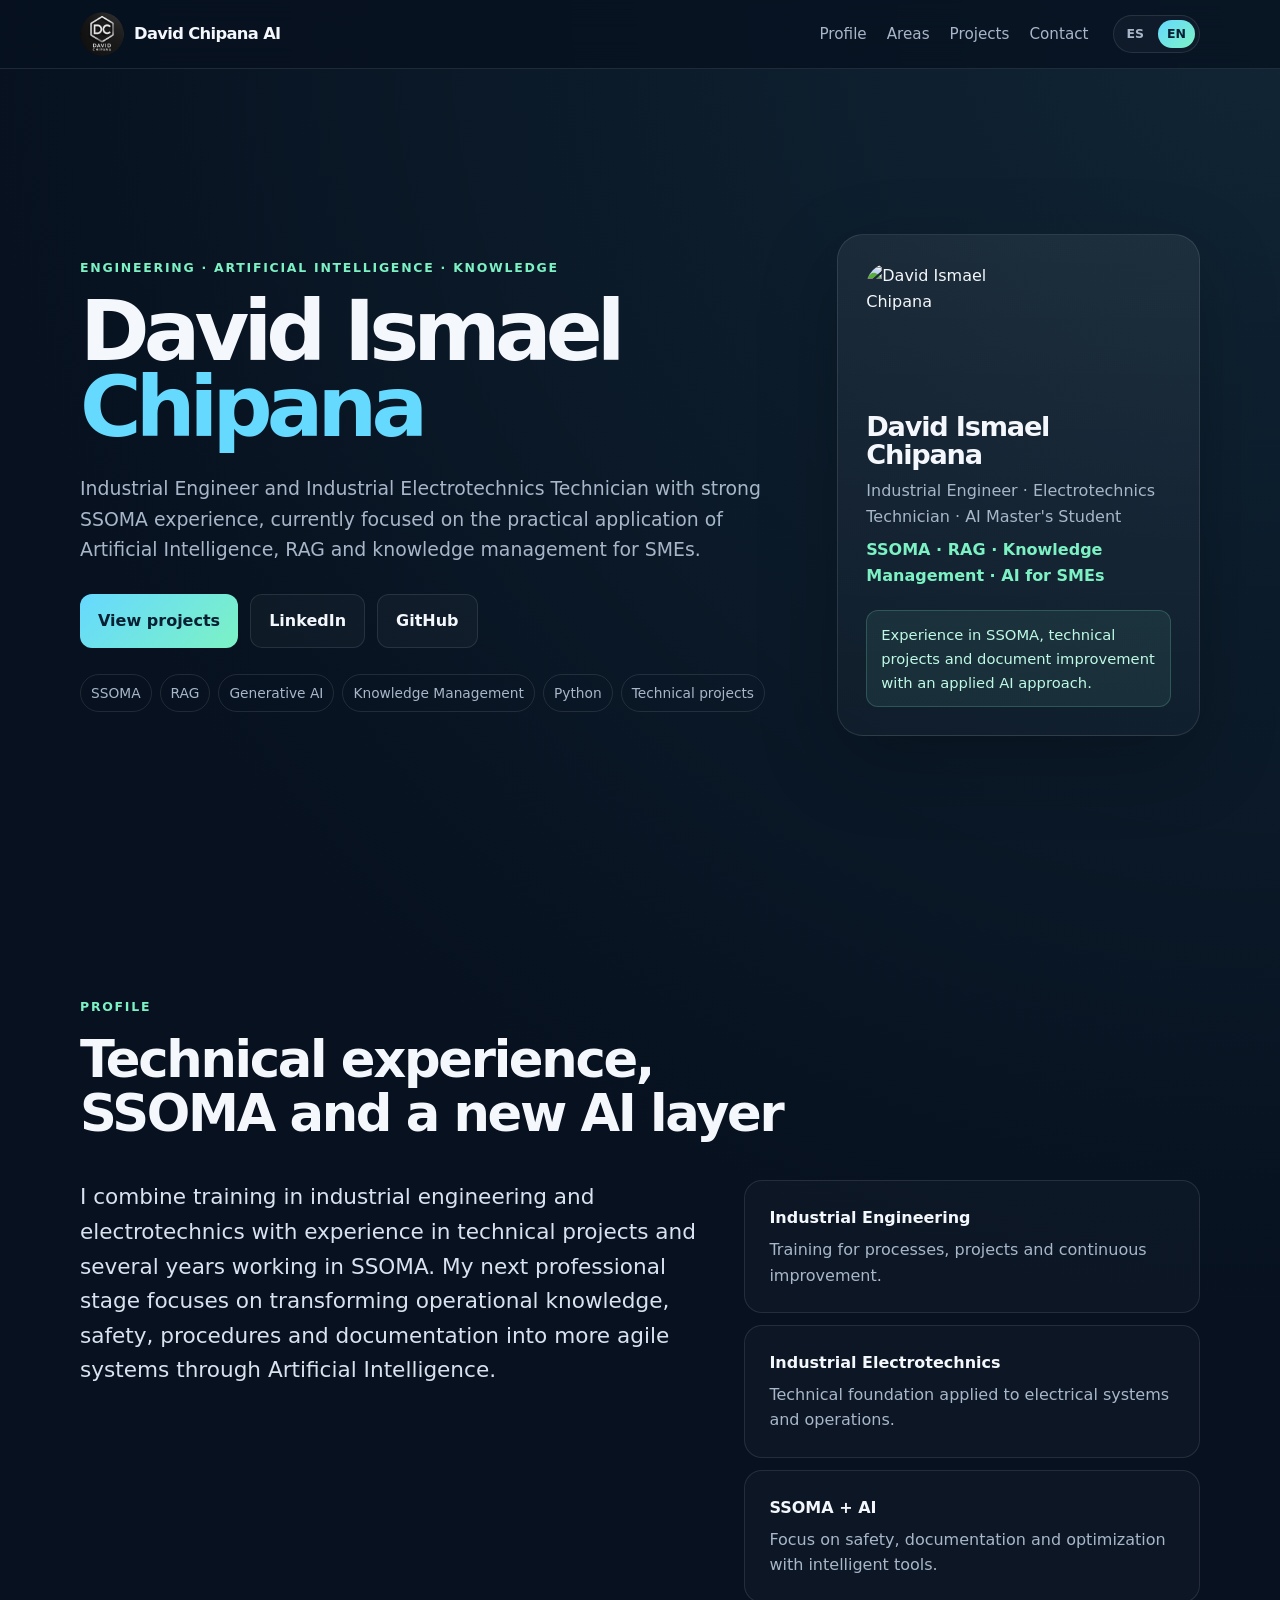
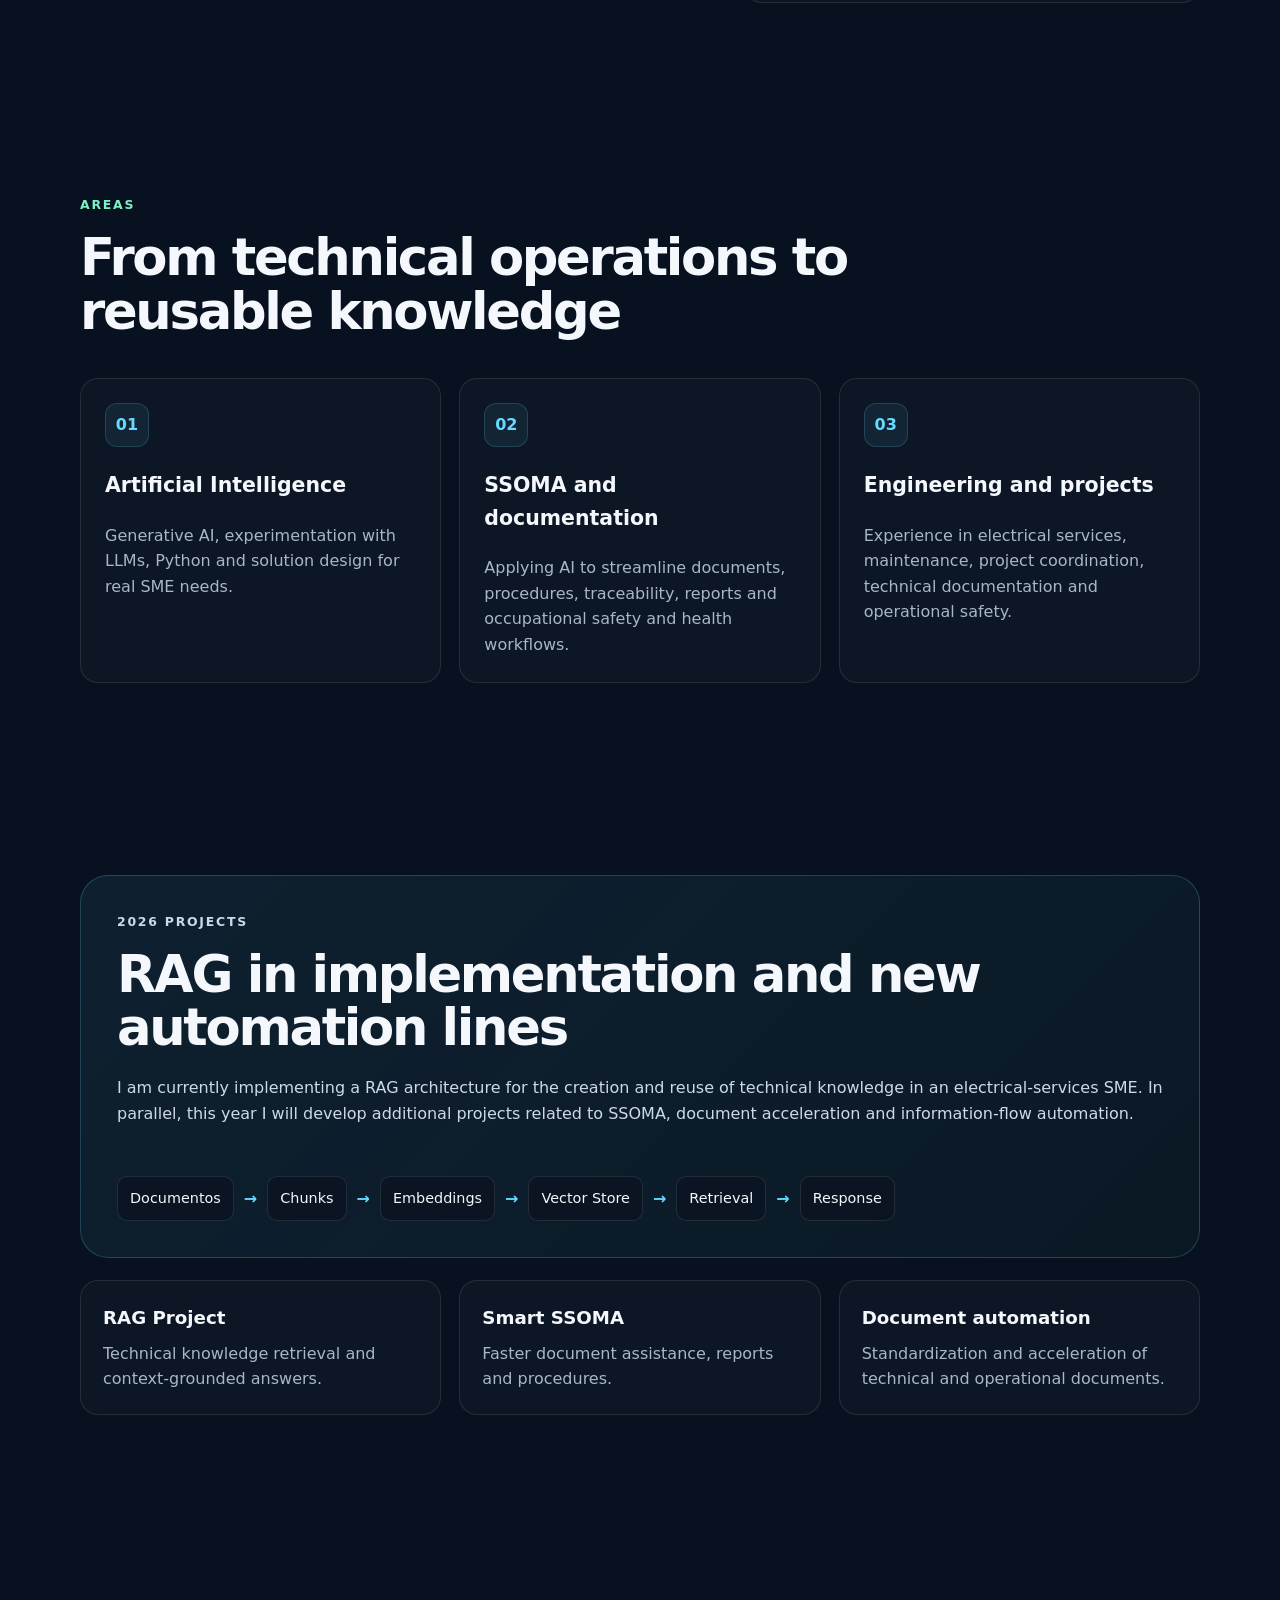
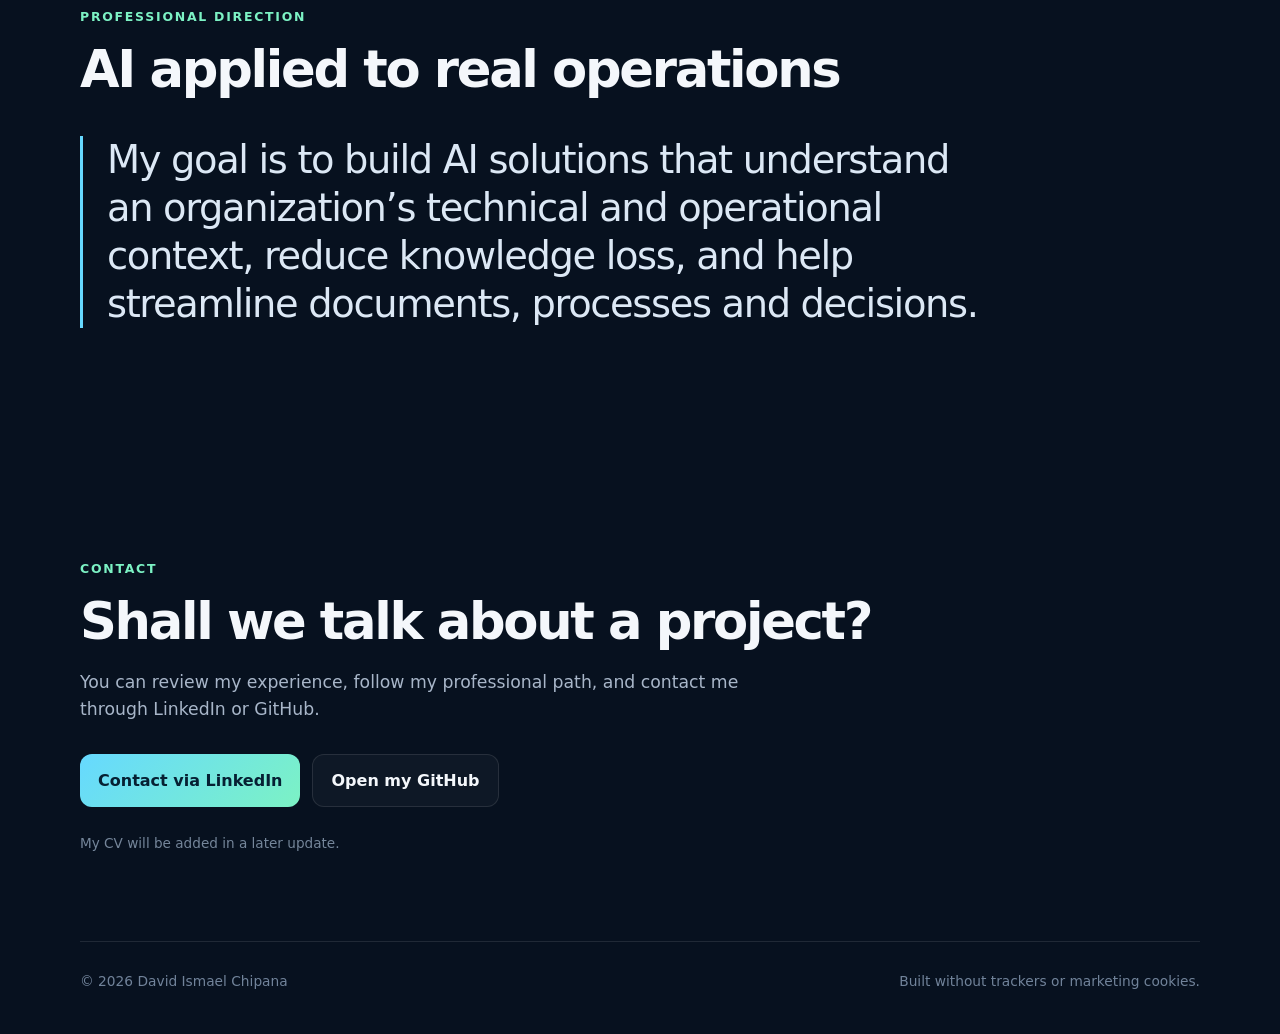
==== en.html @ a549b125 "Update professional portfolio v2" ====
<!doctype html>
<html lang="en">
<head>
  <meta charset="utf-8">
  <meta name="viewport" content="width=device-width, initial-scale=1">
  <title>David Ismael Chipana | AI, Engineering & Knowledge Management</title>
  <meta name="description" content="Professional portfolio of David Ismael Chipana: Industrial Engineering, Industrial Electrotechnics, SSOMA, Artificial Intelligence, RAG and knowledge management for SMEs.">
  <meta name="author" content="David Ismael Chipana">
  <meta name="robots" content="index, follow">
  <meta property="og:title" content="David Ismael Chipana | AI, Engineering & Knowledge Management">
  <meta property="og:description" content="Professional portfolio of David Ismael Chipana: Industrial Engineering, Industrial Electrotechnics, SSOMA, Artificial Intelligence, RAG and knowledge management for SMEs.">
  <meta property="og:type" content="website">
  <meta property="og:url" content="https://davidchipanaai.github.io/">
  <meta property="og:image" content="https://davidchipanaai.github.io/logo-david-chipana.png">
  <meta name="theme-color" content="#07111f">
  <link rel="icon" href="logo-david-chipana.png" type="image/png">
  <link rel="stylesheet" href="styles.css">
</head>
<body>
  <header class="site-header">
    <nav class="nav container" aria-label="Navegación principal">
      <a class="brand" href="#inicio">
        <img class="brand-logo" src="logo-david-chipana.png" alt="Logo David Chipana">
        <span class="brand-name">David Chipana AI</span>
      </a>
      <div class="nav-right">
        <div class="nav-links">
          <a href="#perfil">Profile</a>
          <a href="#areas">Areas</a>
          <a href="#proyecto">Projects</a>
          <a href="#contacto">Contact</a>
        </div>
        <div class="lang-switch" aria-label="Language">
          <a class="" href="index.html">ES</a>
          <a class="active" href="en.html">EN</a>
        </div>
      </div>
    </nav>
  </header>

  <main>
    <section id="inicio" class="hero container">
      <div class="hero-copy">
        <p class="eyebrow">Engineering · Artificial Intelligence · Knowledge</p>
        <h1>David Ismael<br><span>Chipana</span></h1>
        <p class="lead">Industrial Engineer and Industrial Electrotechnics Technician with strong SSOMA experience, currently focused on the practical application of Artificial Intelligence, RAG and knowledge management for SMEs.</p>
        <div class="hero-actions">
          <a class="button primary" href="#proyecto">View projects</a>
          <a class="button secondary" href="https://www.linkedin.com/in/david-ismael-chipana-de-la-cruz-1409828" target="_blank" rel="noopener noreferrer">LinkedIn</a>
          <a class="button secondary" href="https://github.com/DavidChipanaAI" target="_blank" rel="noopener noreferrer">GitHub</a>
        </div>
        <div class="chips">
          <span>SSOMA</span><span>RAG</span><span>Generative AI</span><span>Knowledge Management</span><span>Python</span><span>Technical projects</span>
        </div>
      </div>

      <aside class="profile-card">
        <img src="https://avatars.githubusercontent.com/u/188875003?v=4" alt="David Ismael Chipana">
        <h2>David Ismael Chipana</h2>
        <p>Industrial Engineer · Electrotechnics Technician · AI Master's Student</p>
        <p class="profile-focus">SSOMA · RAG · Knowledge Management · AI for SMEs</p>
        <div class="availability">Experience in SSOMA, technical projects and document improvement with an applied AI approach.</div>
      </aside>
    </section>

    <section id="perfil" class="section container">
      <div class="section-heading">
        <p class="eyebrow">Profile</p>
        <h2>Technical experience, SSOMA and a new AI layer</h2>
      </div>
      <div class="about-grid">
        <p class="big-copy">I combine training in industrial engineering and electrotechnics with experience in technical projects and several years working in SSOMA. My next professional stage focuses on transforming operational knowledge, safety, procedures and documentation into more agile systems through Artificial Intelligence.</p>
        <div class="facts">
          <div><strong>Industrial Engineering</strong><span>Training for processes, projects and continuous improvement.</span></div>
          <div><strong>Industrial Electrotechnics</strong><span>Technical foundation applied to electrical systems and operations.</span></div>
          <div><strong>SSOMA + AI</strong><span>Focus on safety, documentation and optimization with intelligent tools.</span></div>
        </div>
      </div>
    </section>

    <section id="areas" class="section container">
      <div class="section-heading">
        <p class="eyebrow">Areas</p>
        <h2>From technical operations to reusable knowledge</h2>
      </div>
      <div class="cards">
        <article class="card"><div class="icon">01</div><h3>Artificial Intelligence</h3><p>Generative AI, experimentation with LLMs, Python and solution design for real SME needs.</p></article>
        <article class="card"><div class="icon">02</div><h3>SSOMA and documentation</h3><p>Applying AI to streamline documents, procedures, traceability, reports and occupational safety and health workflows.</p></article>
        <article class="card"><div class="icon">03</div><h3>Engineering and projects</h3><p>Experience in electrical services, maintenance, project coordination, technical documentation and operational safety.</p></article>
      </div>
    </section>

    <section id="proyecto" class="section container">
      <div class="project">
        <div>
          <p class="eyebrow">2026 Projects</p>
          <h2>RAG in implementation and new automation lines</h2>
          <p>I am currently implementing a RAG architecture for the creation and reuse of technical knowledge in an electrical-services SME. In parallel, this year I will develop additional projects related to SSOMA, document acceleration and information-flow automation.</p>
        </div>
        <div class="pipeline">
          <span>Documentos</span><b>→</b><span>Chunks</span><b>→</b><span>Embeddings</span><b>→</b><span>Vector Store</span><b>→</b><span>Retrieval</span><b>→</b><span>Response</span>
        </div>
      </div>
      <div class="project-grid">
        <article class="project-mini"><h3>RAG Project</h3><p>Technical knowledge retrieval and context-grounded answers.</p></article>
        <article class="project-mini"><h3>Smart SSOMA</h3><p>Faster document assistance, reports and procedures.</p></article>
        <article class="project-mini"><h3>Document automation</h3><p>Standardization and acceleration of technical and operational documents.</p></article>
      </div>
    </section>

    <section class="section container">
      <div class="section-heading">
        <p class="eyebrow">Professional direction</p>
        <h2>AI applied to real operations</h2>
      </div>
      <div class="statement"><p>My goal is to build AI solutions that understand an organization’s technical and operational context, reduce knowledge loss, and help streamline documents, processes and decisions.</p></div>
    </section>

    <section id="contacto" class="section container contact">
      <p class="eyebrow">Contact</p>
      <h2>Shall we talk about a project?</h2>
      <p>You can review my experience, follow my professional path, and contact me through LinkedIn or GitHub.</p>
      <div class="hero-actions">
        <a class="button primary" href="https://www.linkedin.com/in/david-ismael-chipana-de-la-cruz-1409828" target="_blank" rel="noopener noreferrer">Contact via LinkedIn</a>
        <a class="button secondary" href="https://github.com/DavidChipanaAI" target="_blank" rel="noopener noreferrer">Open my GitHub</a>
      </div>
      <p class="contact-note">My CV will be added in a later update.</p>
    </section>
  </main>

  <footer class="footer container">
    <span>© 2026 David Ismael Chipana</span>
    <span>Built without trackers or marketing cookies.</span>
  </footer>
</body>
</html>
---- styles.css ----
:root{
  --bg:#07111f;
  --bg-soft:#0c1728;
  --card:#101d30;
  --text:#f4f7fb;
  --muted:#a8b6c9;
  --accent:#66d9ff;
  --accent-2:#7cf2c4;
  --line:rgba(255,255,255,.10);
}
*{box-sizing:border-box}
html{scroll-behavior:smooth}
body{margin:0;font-family:Inter,ui-sans-serif,system-ui,-apple-system,BlinkMacSystemFont,"Segoe UI",sans-serif;background:radial-gradient(circle at top right,rgba(102,217,255,.10),transparent 30%),var(--bg);color:var(--text);line-height:1.6}
a{color:inherit;text-decoration:none}
img{max-width:100%;display:block}
.container{width:min(1120px,calc(100% - 32px));margin:auto}
.site-header{position:sticky;top:0;z-index:10;backdrop-filter:blur(14px);background:rgba(7,17,31,.78);border-bottom:1px solid var(--line)}
.nav{display:flex;align-items:center;justify-content:space-between;min-height:68px;gap:24px}
.brand{display:flex;align-items:center;gap:10px;font-weight:800;letter-spacing:-.04em;font-size:1.02rem}
.brand-logo{width:44px;height:44px;border-radius:50%;object-fit:cover}
.brand-name{color:var(--text)}
.nav-right{display:flex;align-items:center;gap:24px}
.nav-links{display:flex;gap:20px;color:var(--muted);font-size:.95rem}
.nav-links a:hover{color:var(--text)}
.lang-switch{display:flex;gap:5px;padding:4px;border:1px solid var(--line);border-radius:999px;background:rgba(255,255,255,.03)}
.lang-switch a{padding:4px 9px;border-radius:999px;color:var(--muted);font-size:.78rem;font-weight:800}
.lang-switch a.active{color:#062033;background:linear-gradient(135deg,var(--accent),var(--accent-2))}
.hero{min-height:calc(100vh - 68px);display:grid;grid-template-columns:1.45fr .75fr;gap:56px;align-items:center;padding:76px 0}
.eyebrow{text-transform:uppercase;letter-spacing:.14em;color:var(--accent-2);font-size:.78rem;font-weight:800;margin:0 0 16px}
h1,h2,h3,p{margin-top:0}
h1{font-size:clamp(2.95rem,6.56vw,5.74rem);line-height:.9;letter-spacing:-.07em;margin-bottom:28px}
h1 span{color:var(--accent)}
h2{font-size:clamp(2rem,4vw,3.6rem);line-height:1.05;letter-spacing:-.045em;margin-bottom:20px}
.lead{max-width:760px;font-size:1.18rem;color:var(--muted)}
.hero-actions{display:flex;flex-wrap:wrap;gap:12px;margin:30px 0 26px}
.button{display:inline-flex;align-items:center;justify-content:center;padding:13px 18px;border-radius:12px;border:1px solid var(--line);font-weight:800}
.button.primary{background:linear-gradient(135deg,var(--accent),var(--accent-2));color:#062033;border:0}
.button.secondary{background:rgba(255,255,255,.03)}
.chips{display:flex;gap:8px;flex-wrap:wrap}
.chips span{padding:7px 10px;border:1px solid var(--line);border-radius:999px;color:var(--muted);font-size:.86rem}
.profile-card{padding:28px;border:1px solid var(--line);border-radius:26px;background:linear-gradient(180deg,rgba(255,255,255,.06),rgba(255,255,255,.025));box-shadow:0 24px 80px rgba(0,0,0,.24)}
.profile-card img{width:128px;height:128px;border-radius:24px;object-fit:cover;margin-bottom:22px}
.profile-card h2{font-size:1.7rem;margin-bottom:8px}
.profile-card p{color:var(--muted);margin-bottom:8px}
.profile-focus{color:var(--accent-2)!important;font-weight:700}
.availability{margin-top:22px;padding:12px 14px;border-radius:12px;background:rgba(124,242,196,.08);border:1px solid rgba(124,242,196,.2);color:#bff9e5;font-size:.92rem}
.section{padding:96px 0}
.section-heading{max-width:780px;margin-bottom:40px}
.about-grid{display:grid;grid-template-columns:1.15fr .85fr;gap:48px}
.big-copy{font-size:1.35rem;color:#d9e2ef}
.facts{display:grid;gap:12px}
.facts div,.card{padding:24px;border:1px solid var(--line);background:rgba(255,255,255,.025);border-radius:18px}
.facts strong,.facts span{display:block}
.facts span{margin-top:6px;color:var(--muted)}
.cards{display:grid;grid-template-columns:repeat(3,1fr);gap:18px}
.card .icon{width:44px;height:44px;border-radius:12px;display:grid;place-items:center;background:rgba(102,217,255,.08);border:1px solid rgba(102,217,255,.18);color:var(--accent);font-weight:900;margin-bottom:22px}
.card h3{font-size:1.28rem}
.card p{color:var(--muted);margin-bottom:0}
.project{padding:36px;border-radius:28px;border:1px solid rgba(102,217,255,.22);background:linear-gradient(135deg,rgba(102,217,255,.08),rgba(124,242,196,.035));display:grid;gap:34px}
.project p{color:#ced9e7}
.pipeline{display:flex;gap:10px;flex-wrap:wrap;align-items:center}
.pipeline span{padding:10px 12px;border-radius:10px;background:#0a1422;border:1px solid var(--line);font-size:.9rem}
.pipeline b{color:var(--accent)}
.project-grid{display:grid;grid-template-columns:repeat(3,1fr);gap:18px;margin-top:22px}
.project-mini{padding:22px;border:1px solid var(--line);background:rgba(255,255,255,.025);border-radius:18px}
.project-mini h3{margin-bottom:8px;font-size:1.14rem}
.project-mini p{color:var(--muted);margin-bottom:0}
.statement{max-width:900px;padding-left:24px;border-left:3px solid var(--accent)}
.statement p{font-size:clamp(1.45rem,3vw,2.5rem);line-height:1.25;letter-spacing:-.035em;color:#dce8f5}
.contact{padding-bottom:72px}
.contact>p:not(.eyebrow):not(.contact-note){max-width:720px;color:var(--muted);font-size:1.08rem}
.contact-note{margin-top:18px;color:#75869a;font-size:.85rem}
.footer{display:flex;justify-content:space-between;gap:20px;padding:28px 0 42px;border-top:1px solid var(--line);color:#71839a;font-size:.86rem}
@media(max-width:820px){
  .nav-links{display:none}
  .nav-right{margin-left:auto}
  .brand-name{display:none}
  .hero{grid-template-columns:1fr;gap:36px;padding:64px 0}
  .profile-card{max-width:460px}
  .about-grid,.cards,.project-grid{grid-template-columns:1fr}
  .section{padding:72px 0}
  .footer{flex-direction:column}
  .pipeline b{display:none}
}
@media(max-width:520px){
  .container{width:min(100% - 22px,1120px)}
  h1{font-size:2.75rem}
  .hero{padding-top:48px}
  .profile-card{padding:22px}
  .project{padding:24px}
  .button{width:100%}
  .hero-actions{display:grid}
  .pipeline{display:grid}
  .pipeline span{text-align:center}
}
@media(prefers-reduced-motion:reduce){html{scroll-behavior:auto}}
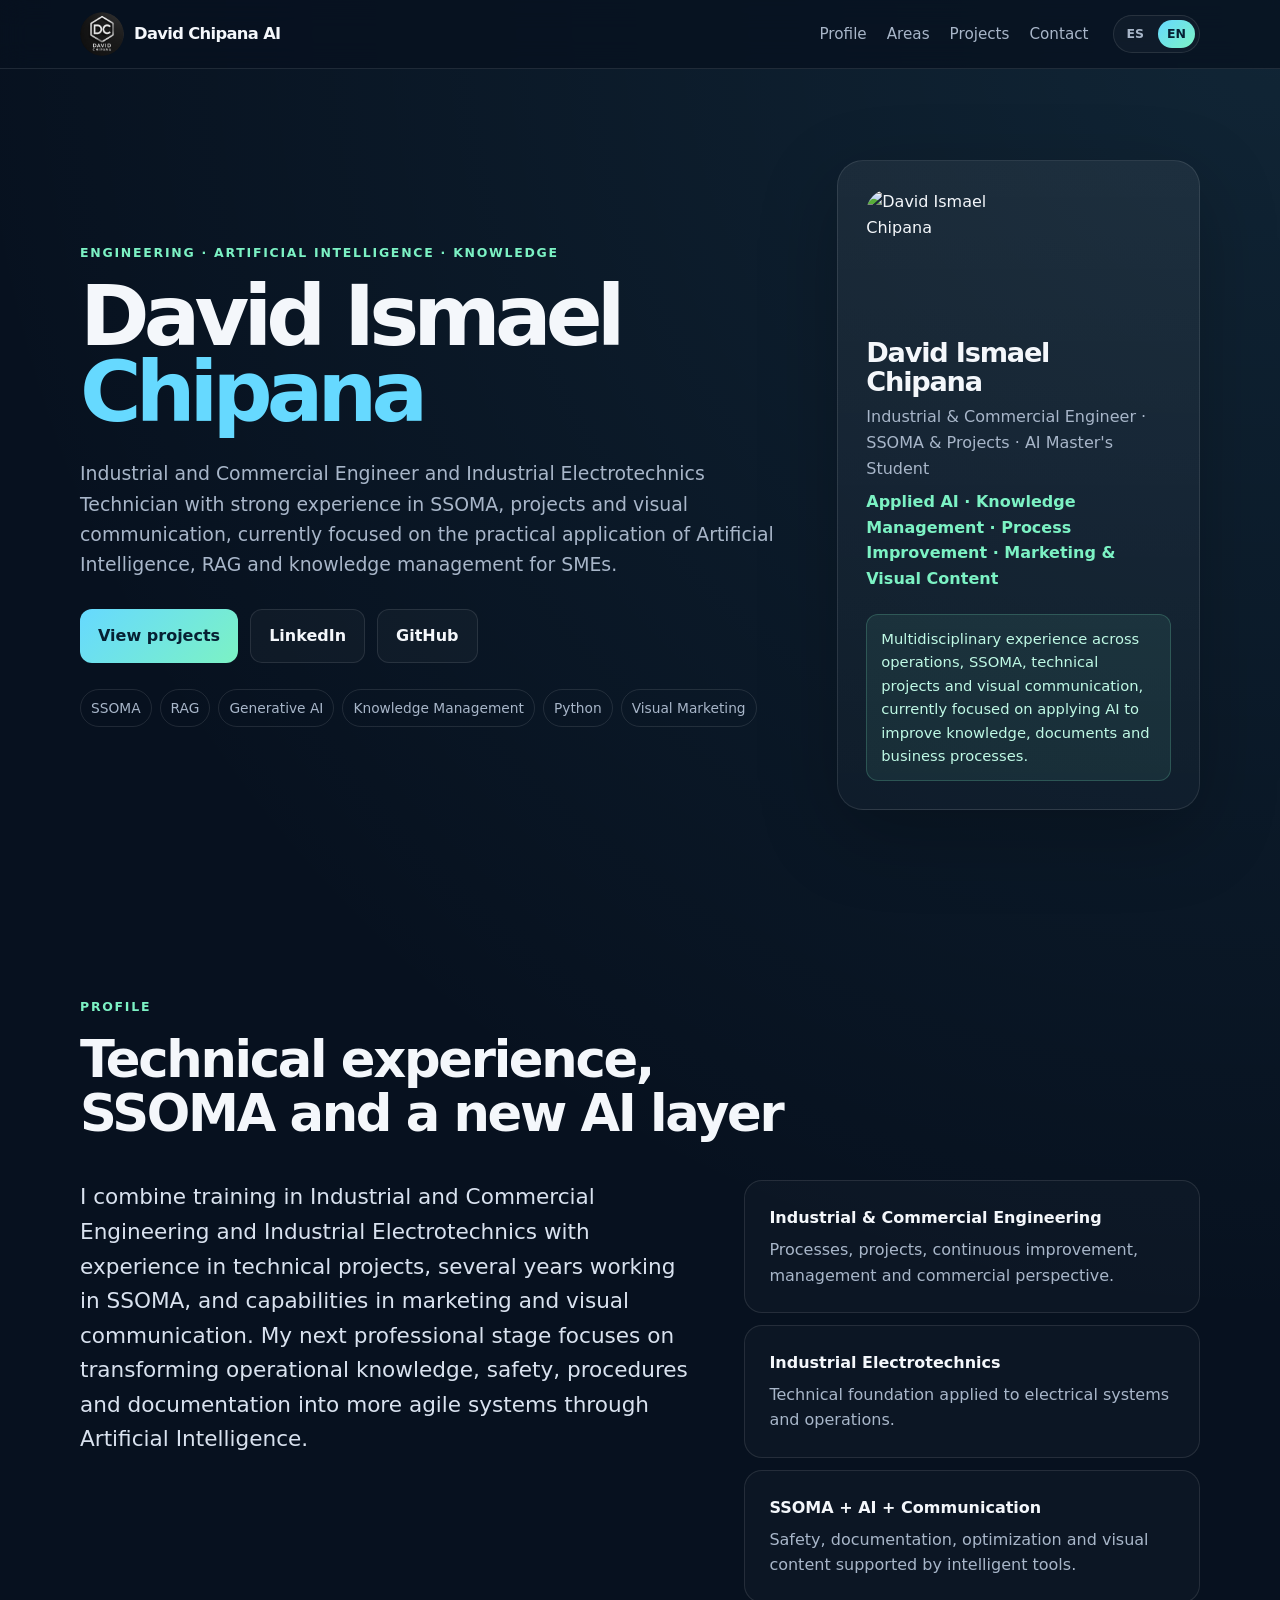
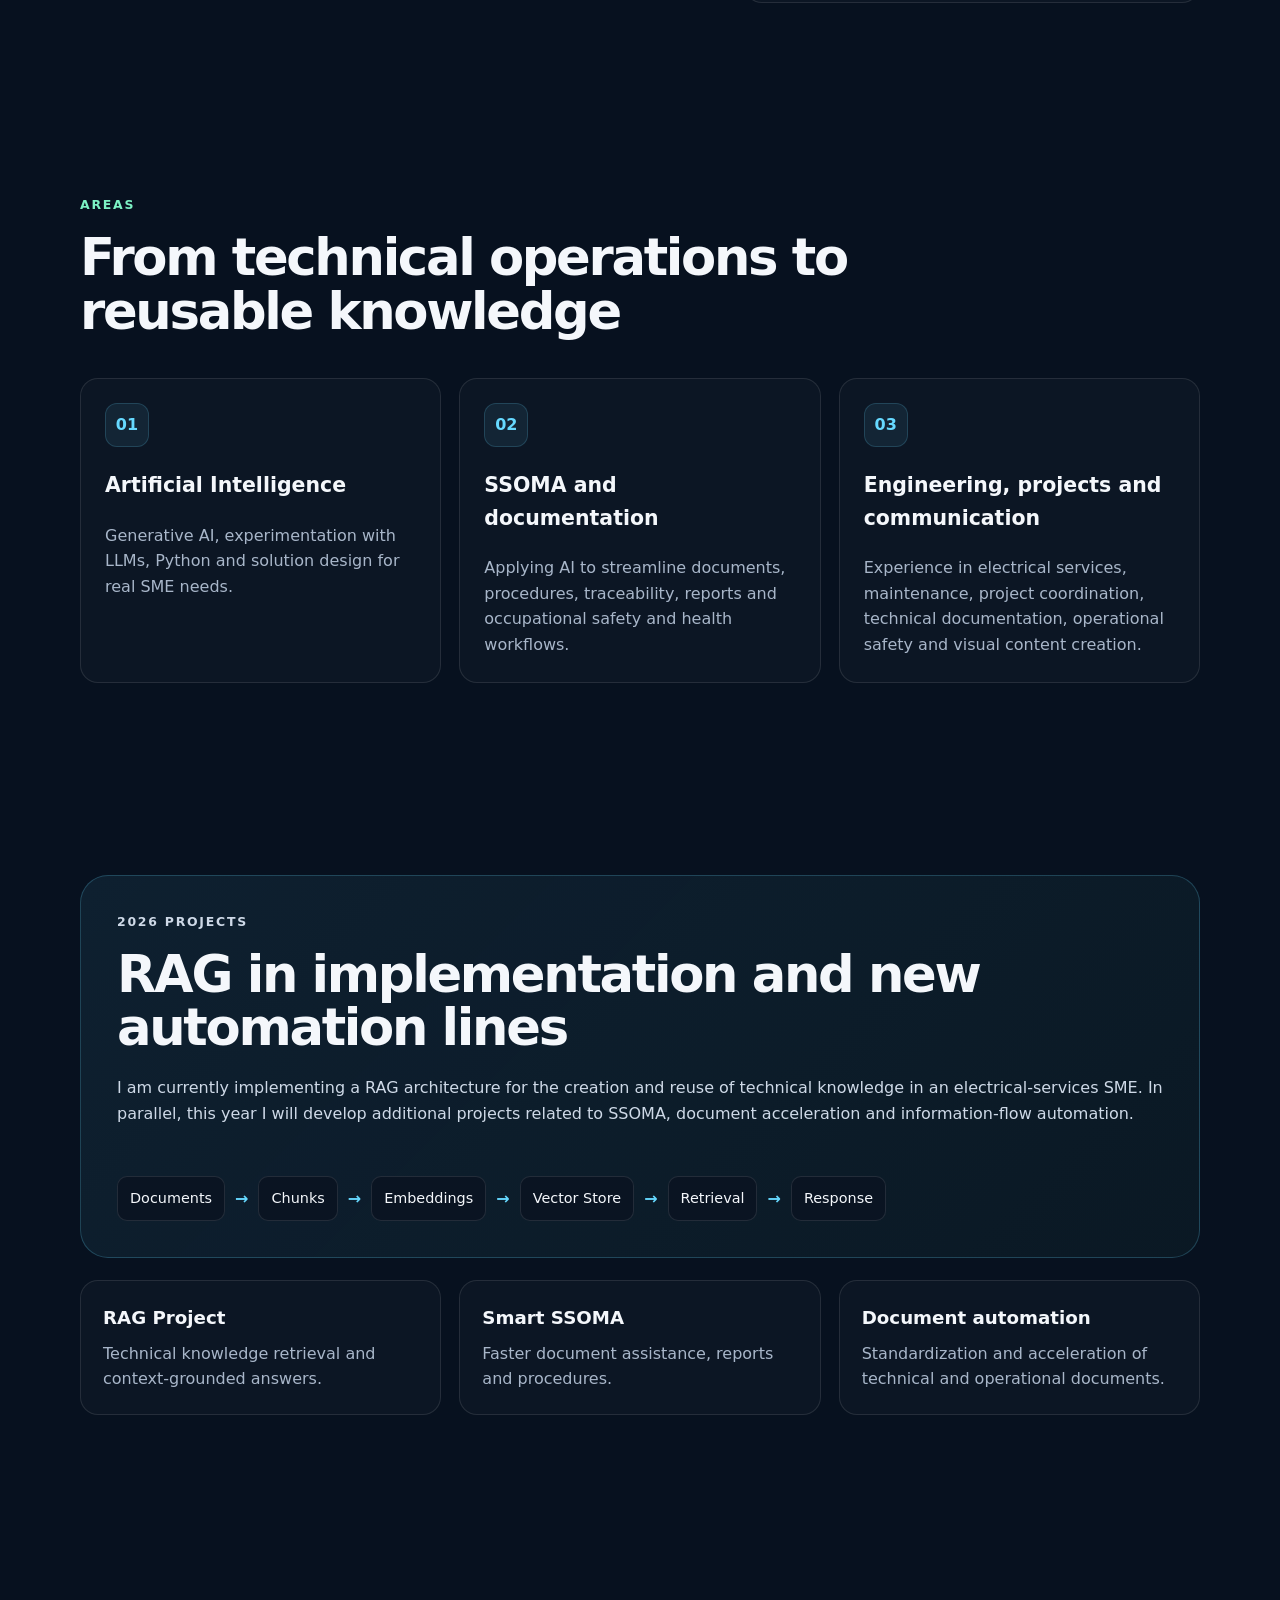
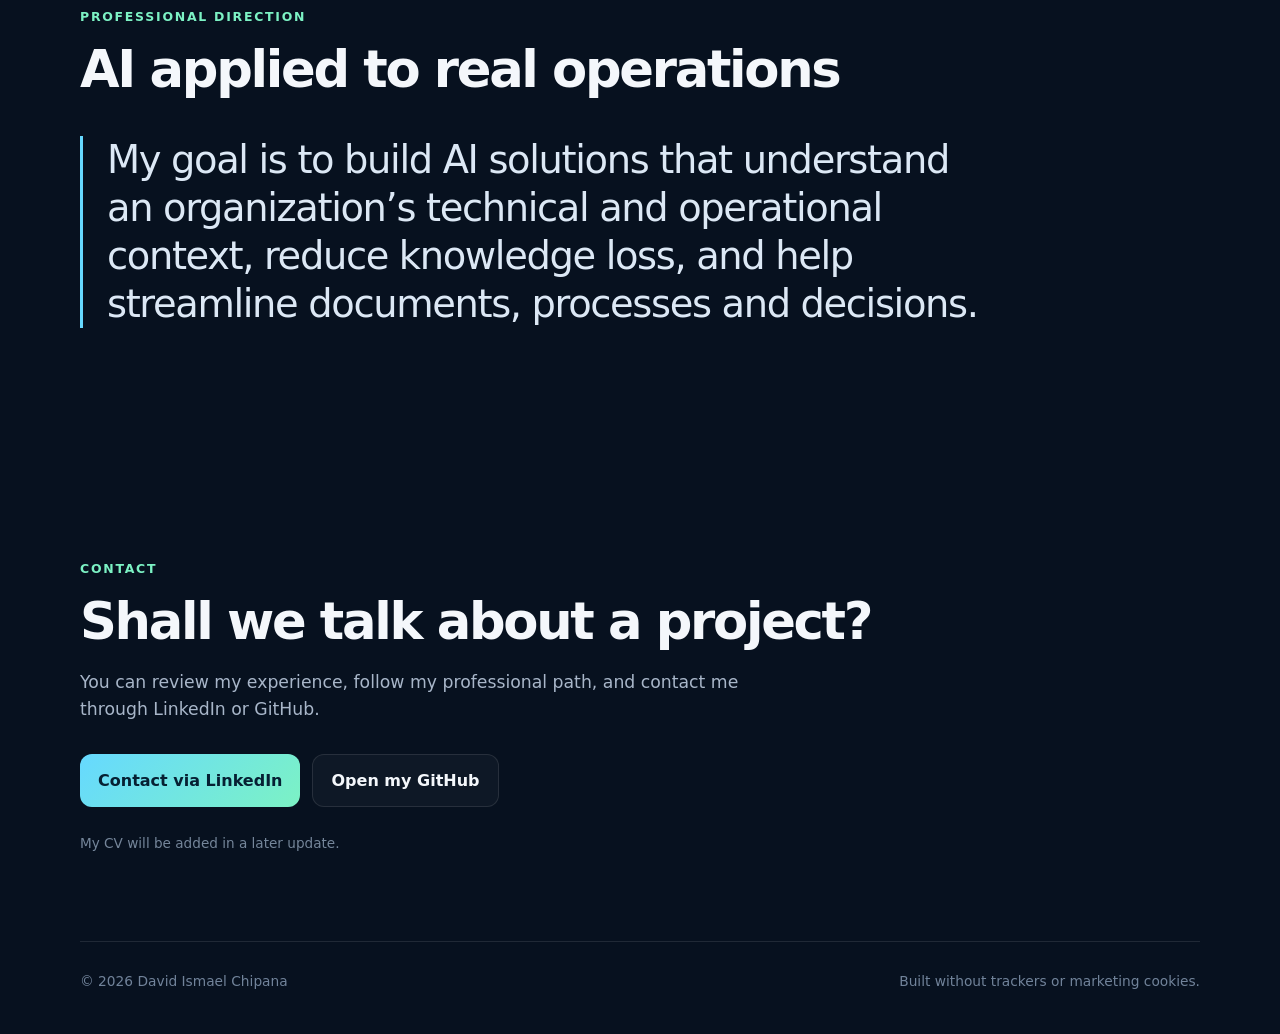
==== commit 520c5b4d: "Correct degree and refine professional profile" ====
--- a/en.html
+++ b/en.html
@@ -4,11 +4,11 @@
   <meta charset="utf-8">
   <meta name="viewport" content="width=device-width, initial-scale=1">
   <title>David Ismael Chipana | AI, Engineering & Knowledge Management</title>
-  <meta name="description" content="Professional portfolio of David Ismael Chipana: Industrial Engineering, Industrial Electrotechnics, SSOMA, Artificial Intelligence, RAG and knowledge management for SMEs.">
+  <meta name="description" content="Professional portfolio of David Ismael Chipana: Industrial and Commercial Engineering, Industrial Electrotechnics, SSOMA, Artificial Intelligence, RAG, marketing and knowledge management for SMEs.">
   <meta name="author" content="David Ismael Chipana">
   <meta name="robots" content="index, follow">
   <meta property="og:title" content="David Ismael Chipana | AI, Engineering & Knowledge Management">
-  <meta property="og:description" content="Professional portfolio of David Ismael Chipana: Industrial Engineering, Industrial Electrotechnics, SSOMA, Artificial Intelligence, RAG and knowledge management for SMEs.">
+  <meta property="og:description" content="Professional portfolio of David Ismael Chipana: Industrial and Commercial Engineering, SSOMA, Artificial Intelligence, projects, marketing and knowledge management.">
   <meta property="og:type" content="website">
   <meta property="og:url" content="https://davidchipanaai.github.io/">
   <meta property="og:image" content="https://davidchipanaai.github.io/logo-david-chipana.png">
@@ -18,9 +18,9 @@
 </head>
 <body>
   <header class="site-header">
-    <nav class="nav container" aria-label="Navegación principal">
+    <nav class="nav container" aria-label="Main navigation">
       <a class="brand" href="#inicio">
-        <img class="brand-logo" src="logo-david-chipana.png" alt="Logo David Chipana">
+        <img class="brand-logo" src="logo-david-chipana.png" alt="David Chipana logo">
         <span class="brand-name">David Chipana AI</span>
       </a>
       <div class="nav-right">
@@ -31,7 +31,7 @@
           <a href="#contacto">Contact</a>
         </div>
         <div class="lang-switch" aria-label="Language">
-          <a class="" href="index.html">ES</a>
+          <a href="index.html">ES</a>
           <a class="active" href="en.html">EN</a>
         </div>
       </div>
@@ -43,23 +43,23 @@
       <div class="hero-copy">
         <p class="eyebrow">Engineering · Artificial Intelligence · Knowledge</p>
         <h1>David Ismael<br><span>Chipana</span></h1>
-        <p class="lead">Industrial Engineer and Industrial Electrotechnics Technician with strong SSOMA experience, currently focused on the practical application of Artificial Intelligence, RAG and knowledge management for SMEs.</p>
+        <p class="lead">Industrial and Commercial Engineer and Industrial Electrotechnics Technician with strong experience in SSOMA, projects and visual communication, currently focused on the practical application of Artificial Intelligence, RAG and knowledge management for SMEs.</p>
         <div class="hero-actions">
           <a class="button primary" href="#proyecto">View projects</a>
           <a class="button secondary" href="https://www.linkedin.com/in/david-ismael-chipana-de-la-cruz-1409828" target="_blank" rel="noopener noreferrer">LinkedIn</a>
           <a class="button secondary" href="https://github.com/DavidChipanaAI" target="_blank" rel="noopener noreferrer">GitHub</a>
         </div>
         <div class="chips">
-          <span>SSOMA</span><span>RAG</span><span>Generative AI</span><span>Knowledge Management</span><span>Python</span><span>Technical projects</span>
+          <span>SSOMA</span><span>RAG</span><span>Generative AI</span><span>Knowledge Management</span><span>Python</span><span>Visual Marketing</span>
         </div>
       </div>
 
       <aside class="profile-card">
         <img src="https://avatars.githubusercontent.com/u/188875003?v=4" alt="David Ismael Chipana">
         <h2>David Ismael Chipana</h2>
-        <p>Industrial Engineer · Electrotechnics Technician · AI Master's Student</p>
-        <p class="profile-focus">SSOMA · RAG · Knowledge Management · AI for SMEs</p>
-        <div class="availability">Experience in SSOMA, technical projects and document improvement with an applied AI approach.</div>
+        <p>Industrial & Commercial Engineer · SSOMA & Projects · AI Master's Student</p>
+        <p class="profile-focus">Applied AI · Knowledge Management · Process Improvement · Marketing & Visual Content</p>
+        <div class="availability">Multidisciplinary experience across operations, SSOMA, technical projects and visual communication, currently focused on applying AI to improve knowledge, documents and business processes.</div>
       </aside>
     </section>
 
@@ -69,11 +69,11 @@
         <h2>Technical experience, SSOMA and a new AI layer</h2>
       </div>
       <div class="about-grid">
-        <p class="big-copy">I combine training in industrial engineering and electrotechnics with experience in technical projects and several years working in SSOMA. My next professional stage focuses on transforming operational knowledge, safety, procedures and documentation into more agile systems through Artificial Intelligence.</p>
+        <p class="big-copy">I combine training in Industrial and Commercial Engineering and Industrial Electrotechnics with experience in technical projects, several years working in SSOMA, and capabilities in marketing and visual communication. My next professional stage focuses on transforming operational knowledge, safety, procedures and documentation into more agile systems through Artificial Intelligence.</p>
         <div class="facts">
-          <div><strong>Industrial Engineering</strong><span>Training for processes, projects and continuous improvement.</span></div>
+          <div><strong>Industrial & Commercial Engineering</strong><span>Processes, projects, continuous improvement, management and commercial perspective.</span></div>
           <div><strong>Industrial Electrotechnics</strong><span>Technical foundation applied to electrical systems and operations.</span></div>
-          <div><strong>SSOMA + AI</strong><span>Focus on safety, documentation and optimization with intelligent tools.</span></div>
+          <div><strong>SSOMA + AI + Communication</strong><span>Safety, documentation, optimization and visual content supported by intelligent tools.</span></div>
         </div>
       </div>
     </section>
@@ -86,7 +86,7 @@
       <div class="cards">
         <article class="card"><div class="icon">01</div><h3>Artificial Intelligence</h3><p>Generative AI, experimentation with LLMs, Python and solution design for real SME needs.</p></article>
         <article class="card"><div class="icon">02</div><h3>SSOMA and documentation</h3><p>Applying AI to streamline documents, procedures, traceability, reports and occupational safety and health workflows.</p></article>
-        <article class="card"><div class="icon">03</div><h3>Engineering and projects</h3><p>Experience in electrical services, maintenance, project coordination, technical documentation and operational safety.</p></article>
+        <article class="card"><div class="icon">03</div><h3>Engineering, projects and communication</h3><p>Experience in electrical services, maintenance, project coordination, technical documentation, operational safety and visual content creation.</p></article>
       </div>
     </section>
 
@@ -98,7 +98,7 @@
           <p>I am currently implementing a RAG architecture for the creation and reuse of technical knowledge in an electrical-services SME. In parallel, this year I will develop additional projects related to SSOMA, document acceleration and information-flow automation.</p>
         </div>
         <div class="pipeline">
-          <span>Documentos</span><b>→</b><span>Chunks</span><b>→</b><span>Embeddings</span><b>→</b><span>Vector Store</span><b>→</b><span>Retrieval</span><b>→</b><span>Response</span>
+          <span>Documents</span><b>→</b><span>Chunks</span><b>→</b><span>Embeddings</span><b>→</b><span>Vector Store</span><b>→</b><span>Retrieval</span><b>→</b><span>Response</span>
         </div>
       </div>
       <div class="project-grid">
